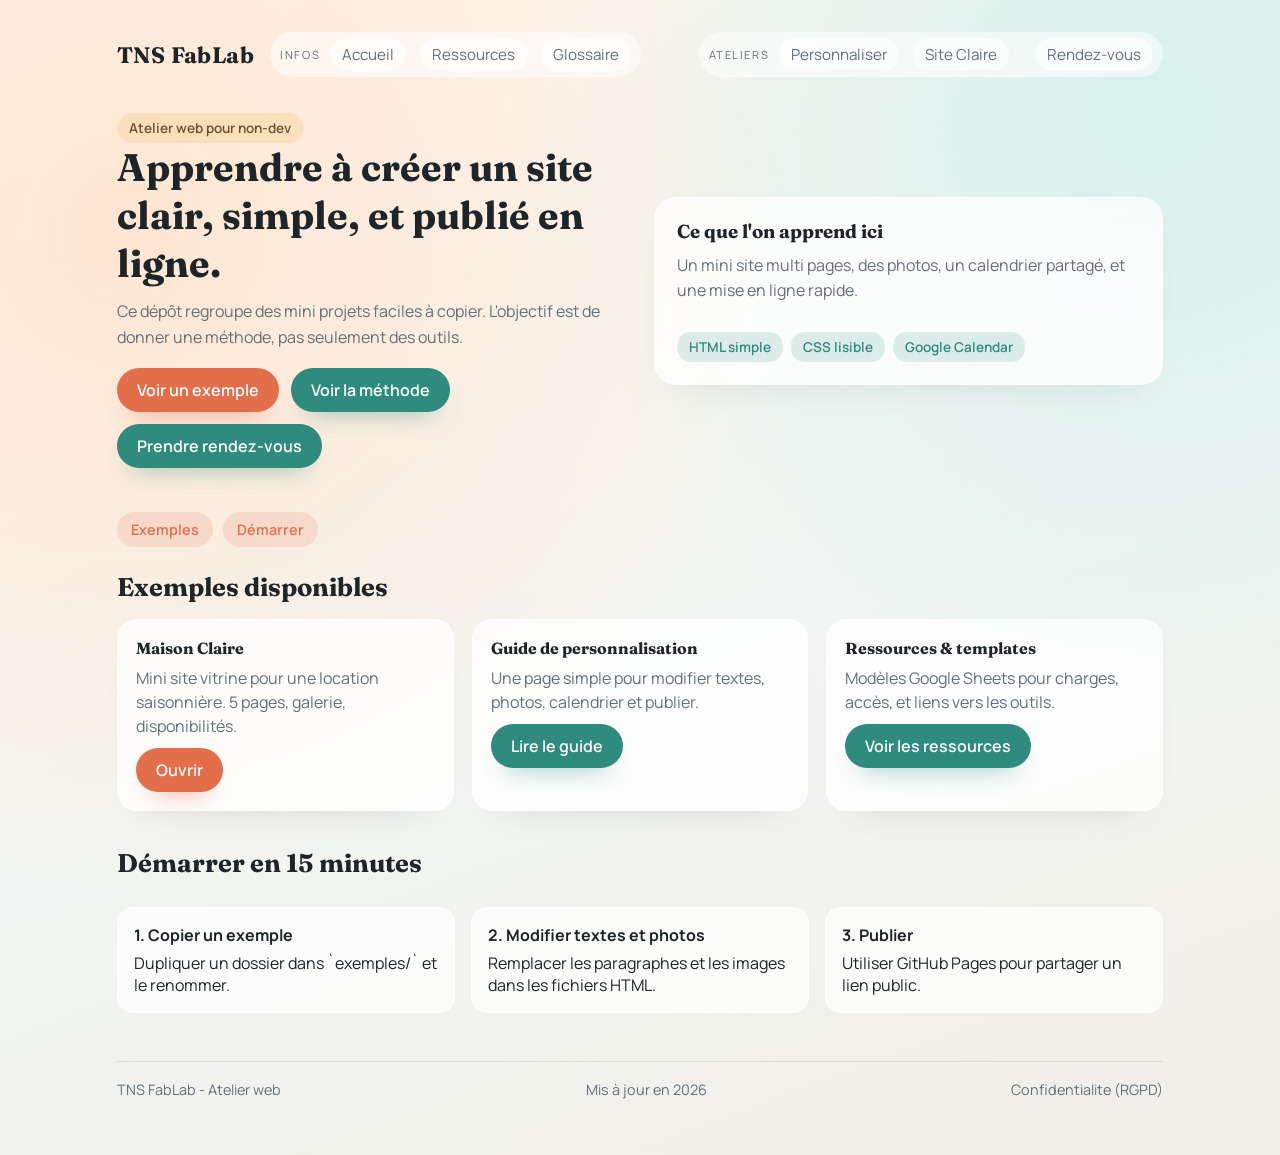
==== index.html @ d5cfd6b3 "Ajouter page confidentialite RGPD" ====
<!doctype html>
<html lang="fr">
  <head>
    <meta charset="utf-8" />
    <meta name="viewport" content="width=device-width, initial-scale=1" />
    <title>TNS FabLab - Accueil</title>
    <link rel="stylesheet" href="https://fonts.googleapis.com/css2?family=Fraunces:opsz,wght@9..144,600;9..144,700&family=Manrope:wght@300;400;500;600&display=swap" />
    <style>
      :root {
        --ink: #1d2528;
        --muted: #627078;
        --paper: #f7f2eb;
        --accent: #e26f4a;
        --accent-2: #2e8b7d;
        --sun: #f3c26b;
        --glass: rgba(255, 255, 255, 0.78);
        --shadow: rgba(24, 32, 36, 0.18);
      }

      * {
        box-sizing: border-box;
      }

      body {
        margin: 0;
        font-family: "Manrope", "Trebuchet MS", sans-serif;
        color: var(--ink);
        background: radial-gradient(circle at 10% 20%, #ffe6d2 0%, transparent 45%),
          radial-gradient(circle at 90% 10%, #d7f1ed 0%, transparent 40%),
          linear-gradient(160deg, #fff6ee 0%, #f2f5f3 55%, #f1eee7 100%);
        min-height: 100vh;
      }

      body::before {
        content: "";
        position: fixed;
        inset: 0;
        background-image: radial-gradient(circle at 20% 20%, rgba(46, 139, 125, 0.08) 0 2px, transparent 2px 26px);
        pointer-events: none;
        z-index: 0;
      }

      a {
        color: inherit;
        text-decoration: none;
      }

      .page {
        position: relative;
        z-index: 1;
        padding: 32px 6vw 56px;
        max-width: 1200px;
        margin: 0 auto;
      }

      header {
        display: flex;
        align-items: center;
        justify-content: space-between;
        gap: 16px;
        flex-wrap: wrap;
      }

      .logo {
        font-family: "Fraunces", Georgia, serif;
        font-weight: 700;
        font-size: 1.4rem;
        letter-spacing: 0.02em;
      }

      .nav {
        display: flex;
        gap: 14px;
        flex-wrap: wrap;
        color: var(--muted);
        font-size: 0.95rem;
      }

      .nav a {
        padding: 6px 12px;
        border-radius: 999px;
        background: rgba(255, 255, 255, 0.6);
      }

      .nav-wrap {
        display: grid;
        grid-template-columns: auto minmax(360px, 1fr);
        gap: 12px;
        align-items: center;
        flex: 1;
      }

      .nav-section {
        display: flex;
        align-items: center;
        gap: 10px;
        padding: 6px 10px;
        border-radius: 999px;
        background: rgba(255, 255, 255, 0.55);
      }

      .nav-section.ateliers {
        justify-self: end;
      }

      .nav-section.ateliers .push-right {
        margin-left: 12px;
      }

      .nav-label {
        font-size: 0.7rem;
        letter-spacing: 0.14em;
        text-transform: uppercase;
        color: var(--muted);
      }

      .subnav {
        display: flex;
        flex-wrap: wrap;
        gap: 10px;
        margin: 0 0 24px;
      }

      .subnav a {
        padding: 8px 14px;
        border-radius: 999px;
        background: rgba(226, 111, 74, 0.15);
        color: var(--accent);
        font-weight: 600;
        font-size: 0.9rem;
      }

      .hero {
        display: grid;
        grid-template-columns: repeat(auto-fit, minmax(260px, 1fr));
        gap: 28px;
        margin: 36px 0 44px;
        align-items: center;
      }

      .hero h1 {
        font-family: "Fraunces", Georgia, serif;
        font-size: clamp(2.3rem, 3vw, 3.4rem);
        margin: 0 0 12px;
      }

      .hero p {
        margin: 0 0 18px;
        color: var(--muted);
        line-height: 1.6;
      }

      .cta {
        display: inline-flex;
        align-items: center;
        gap: 8px;
        padding: 11px 20px;
        border-radius: 999px;
        background: var(--accent);
        color: #fff;
        font-weight: 600;
        box-shadow: 0 14px 24px -16px rgba(226, 111, 74, 0.8);
      }

      .cta.secondary {
        background: var(--accent-2);
        box-shadow: 0 14px 24px -16px rgba(46, 139, 125, 0.7);
      }

      .cta-group {
        display: flex;
        flex-wrap: wrap;
        gap: 12px;
        align-items: center;
      }

      .hero-card {
        background: var(--glass);
        border-radius: 22px;
        padding: 22px;
        border: 1px solid rgba(255, 255, 255, 0.6);
        box-shadow: 0 18px 36px -28px var(--shadow);
        backdrop-filter: blur(8px);
        animation: float 6s ease-in-out infinite;
      }

      .hero-card h3 {
        margin: 0 0 10px;
        font-family: "Fraunces", Georgia, serif;
      }

      .pill {
        display: inline-flex;
        gap: 8px;
        flex-wrap: wrap;
        margin-top: 10px;
      }

      .pill span {
        padding: 6px 12px;
        border-radius: 14px;
        background: rgba(46, 139, 125, 0.15);
        color: var(--accent-2);
        font-size: 0.85rem;
        font-weight: 600;
      }

      .section-title {
        font-family: "Fraunces", Georgia, serif;
        font-size: 1.6rem;
        margin: 0 0 16px;
      }

      .grid {
        display: grid;
        grid-template-columns: repeat(auto-fit, minmax(240px, 1fr));
        gap: 18px;
      }

      .card {
        background: var(--glass);
        border-radius: 20px;
        padding: 18px;
        border: 1px solid rgba(255, 255, 255, 0.65);
        box-shadow: 0 18px 34px -28px var(--shadow);
      }

      .card h4 {
        margin: 0 0 8px;
        font-family: "Fraunces", Georgia, serif;
      }

      .card p {
        margin: 0 0 10px;
        color: var(--muted);
        line-height: 1.5;
      }

      .badge {
        display: inline-flex;
        align-items: center;
        gap: 8px;
        padding: 6px 12px;
        border-radius: 999px;
        background: rgba(243, 194, 107, 0.25);
        font-size: 0.85rem;
        color: #6b512d;
        font-weight: 600;
      }

      .steps {
        margin: 28px 0 0;
        display: grid;
        grid-template-columns: repeat(auto-fit, minmax(220px, 1fr));
        gap: 16px;
      }

      .step {
        padding: 16px;
        border-radius: 16px;
        background: rgba(255, 255, 255, 0.7);
        border: 1px solid rgba(255, 255, 255, 0.6);
      }

      .step strong {
        display: block;
        margin-bottom: 6px;
      }

      .footer {
        margin-top: 48px;
        padding-top: 18px;
        border-top: 1px solid rgba(29, 37, 40, 0.1);
        display: flex;
        flex-wrap: wrap;
        gap: 12px;
        justify-content: space-between;
        color: var(--muted);
        font-size: 0.9rem;
      }

      .reveal {
        animation: fadeUp 0.8s ease both;
        animation-delay: var(--delay, 0s);
      }

      @keyframes fadeUp {
        from {
          opacity: 0;
          transform: translateY(20px);
        }
        to {
          opacity: 1;
          transform: translateY(0);
        }
      }

      @keyframes float {
        0% {
          transform: translateY(0);
        }
        50% {
          transform: translateY(-10px);
        }
        100% {
          transform: translateY(0);
        }
      }

      @media (max-width: 700px) {
        header {
          justify-content: center;
          text-align: center;
        }

        .nav-wrap {
          grid-template-columns: 1fr;
          justify-items: center;
        }

        .nav-section {
          justify-content: center;
        }

        .nav-section.ateliers .push-right {
          margin-left: 0;
        }

        .hero-card {
          animation: none;
        }
      }
    </style>
  </head>
  <body>
    <div class="page">
      <header>
        <a class="logo" href="index.html">TNS FabLab</a>
        <div class="nav-wrap">
          <div class="nav-section infos">
            <span class="nav-label">Infos</span>
            <nav class="nav">
              <a href="index.html">Accueil</a>
              <a href="ressources.html">Ressources</a>
              <a href="glossaire.html">Glossaire</a>
            </nav>
          </div>
          <div class="nav-section ateliers">
            <span class="nav-label">Ateliers</span>
            <nav class="nav">
              <a href="personnaliser.html">Personnaliser</a>
              <a href="exemples/claire-location/index.html" target="_blank" rel="noopener">Site Claire</a>
              <a class="push-right" href="rendezvous.html">Rendez-vous</a>
            </nav>
          </div>
        </div>
      </header>

      <main>
        <section class="hero">
          <div>
            <span class="badge">Atelier web pour non-dev</span>
            <h1>Apprendre à créer un site clair, simple, et publié en ligne.</h1>
            <p>
              Ce dépôt regroupe des mini projets faciles à copier. L'objectif est de
              donner une méthode, pas seulement des outils.
            </p>
            <div class="cta-group">
              <a class="cta" href="exemples/claire-location/index.html">Voir un exemple</a>
              <a class="cta secondary" href="#demarrer">Voir la méthode</a>
              <a class="cta secondary" href="rendezvous.html">Prendre rendez-vous</a>
            </div>
          </div>
          <div class="hero-card">
            <h3>Ce que l'on apprend ici</h3>
            <p>Un mini site multi pages, des photos, un calendrier partagé, et une mise en ligne rapide.</p>
            <div class="pill">
              <span>HTML simple</span>
              <span>CSS lisible</span>
              <span>Google Calendar</span>
            </div>
          </div>
        </section>

        <div class="subnav">
          <a href="#exemples">Exemples</a>
          <a href="#demarrer">Démarrer</a>
        </div>

        <section id="exemples">
          <h2 class="section-title">Exemples disponibles</h2>
          <div class="grid">
            <article class="card reveal" style="--delay: 0.05s">
              <h4>Maison Claire</h4>
              <p>Mini site vitrine pour une location saisonnière. 5 pages, galerie, disponibilités.</p>
              <a class="cta" href="exemples/claire-location/index.html">Ouvrir</a>
            </article>
            <article class="card reveal" style="--delay: 0.15s">
              <h4>Guide de personnalisation</h4>
              <p>Une page simple pour modifier textes, photos, calendrier et publier.</p>
              <a class="cta secondary" href="personnaliser.html">Lire le guide</a>
            </article>
            <article class="card reveal" style="--delay: 0.25s">
              <h4>Ressources & templates</h4>
              <p>Modèles Google Sheets pour charges, accès, et liens vers les outils.</p>
              <a class="cta secondary" href="ressources.html">Voir les ressources</a>
            </article>
          </div>
        </section>

        <section id="demarrer" class="reveal" style="--delay: 0.2s; margin-top: 36px;">
          <h2 class="section-title">Démarrer en 15 minutes</h2>
          <div class="steps">
            <div class="step">
              <strong>1. Copier un exemple</strong>
              Dupliquer un dossier dans `exemples/` et le renommer.
            </div>
            <div class="step">
              <strong>2. Modifier textes et photos</strong>
              Remplacer les paragraphes et les images dans les fichiers HTML.
            </div>
            <div class="step">
              <strong>3. Publier</strong>
              Utiliser GitHub Pages pour partager un lien public.
            </div>
          </div>
        </section>
      </main>

      <footer class="footer">
        <span>TNS FabLab - Atelier web</span>
        <span>Mis à jour en 2026</span>
        <a href="privacy.html">Confidentialite (RGPD)</a>
      </footer>
    </div>
  </body>
</html>
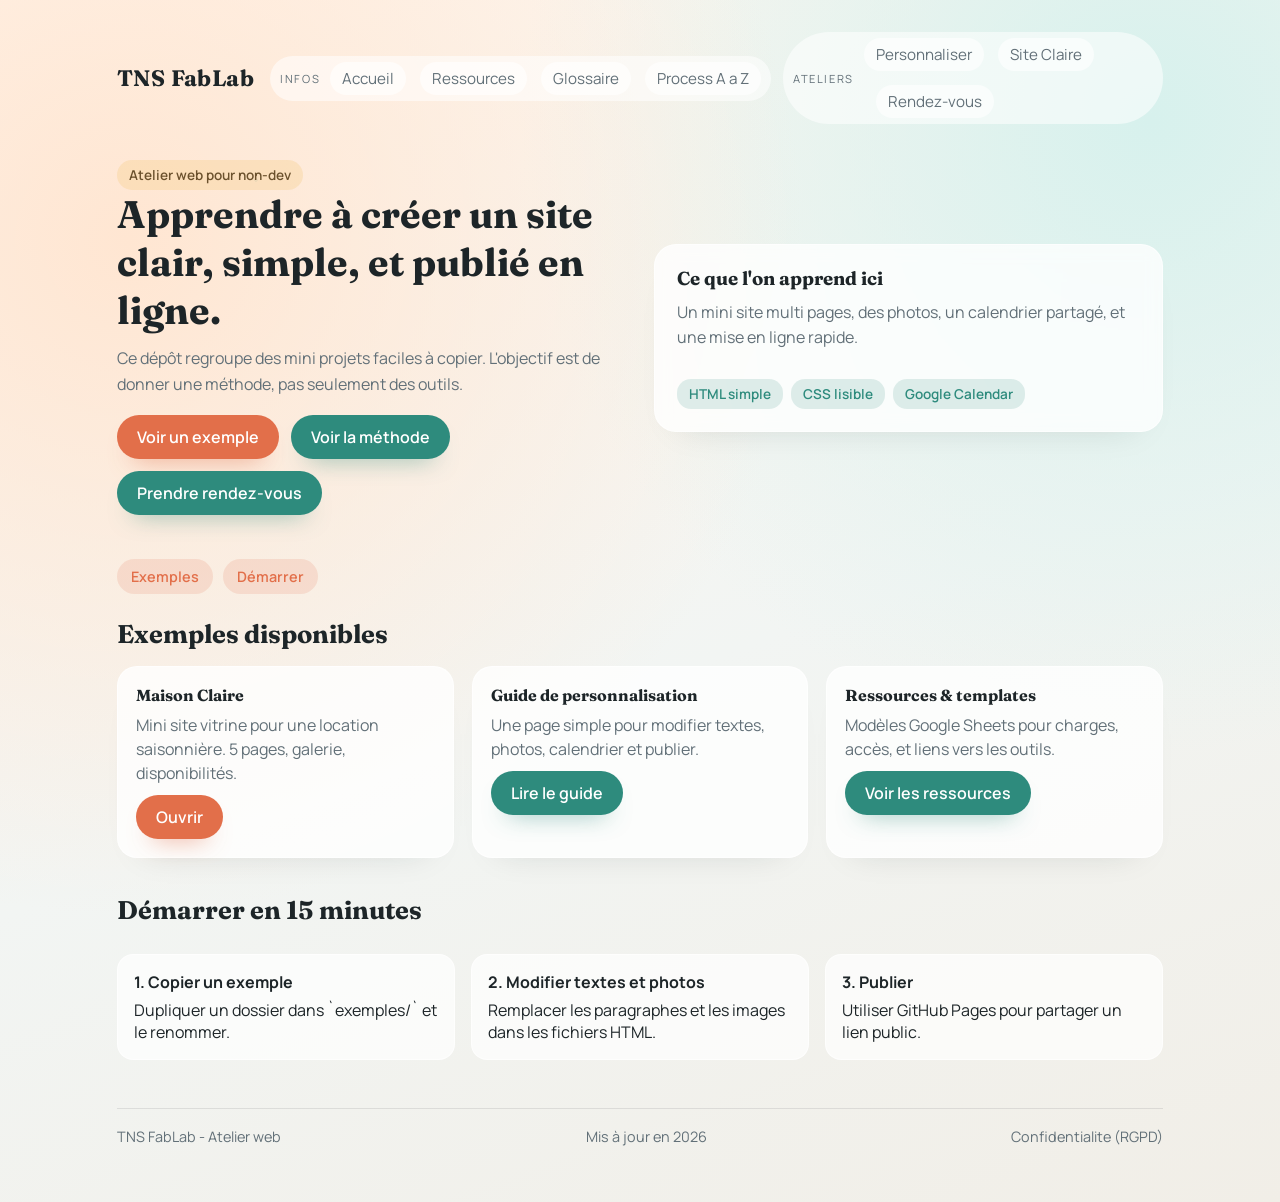
==== commit a7a88e3e: "Ajouter page process A a Z" ====
--- a/index.html
+++ b/index.html
@@ -343,6 +343,7 @@
               <a href="index.html">Accueil</a>
               <a href="ressources.html">Ressources</a>
               <a href="glossaire.html">Glossaire</a>
+              <a href="process.html">Process A a Z</a>
             </nav>
           </div>
           <div class="nav-section ateliers">
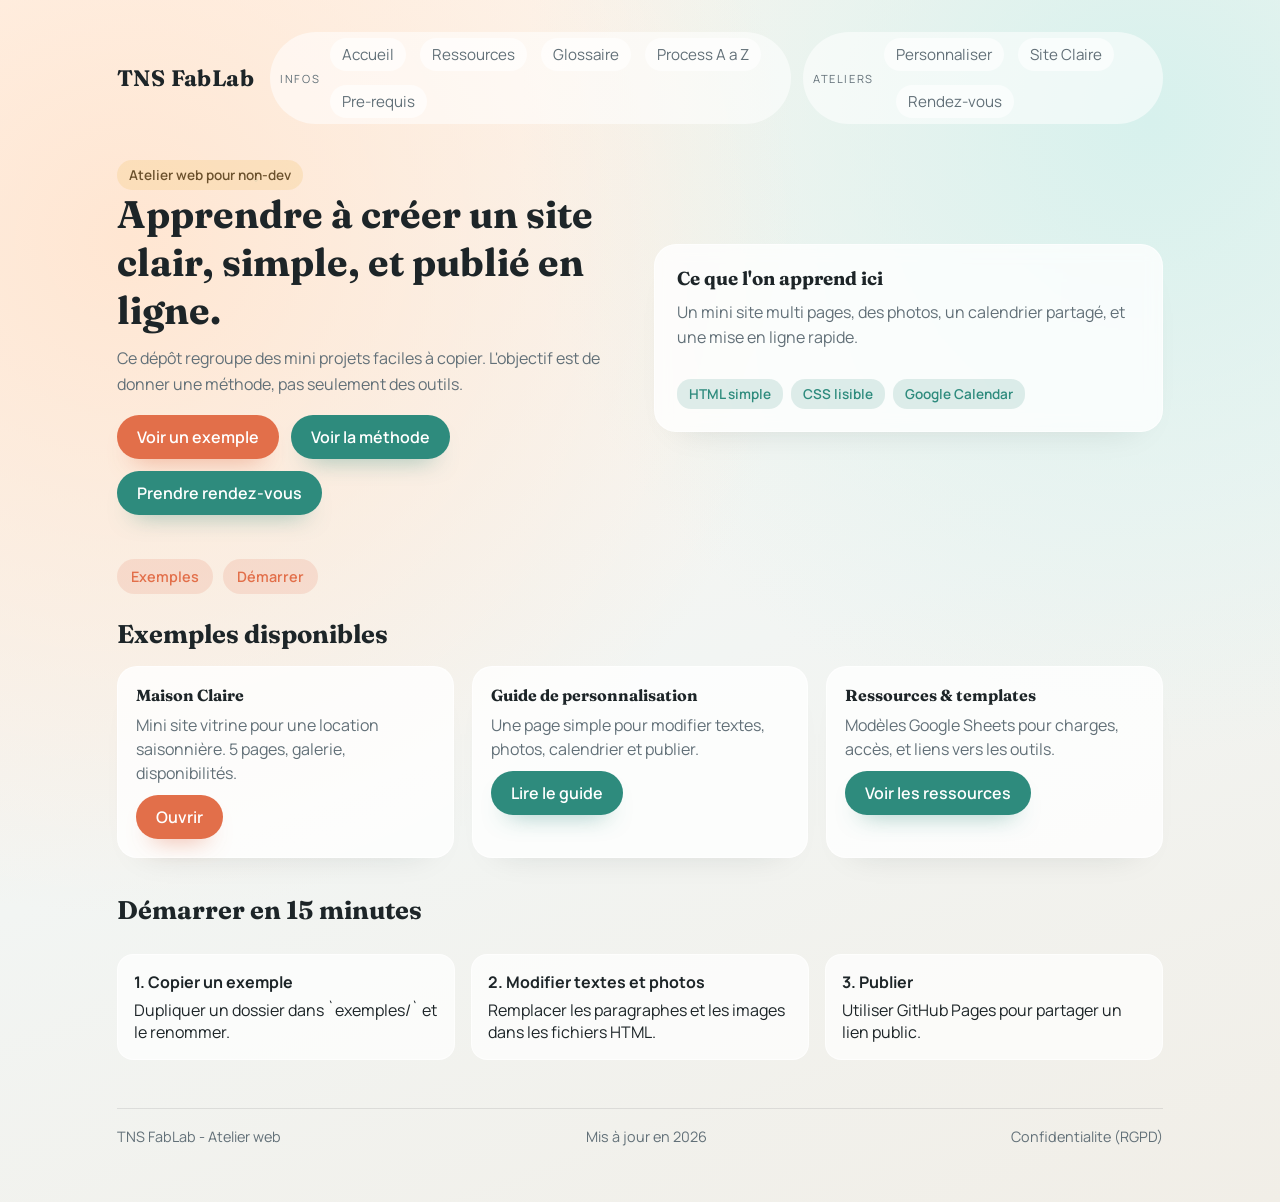
==== commit 56f5512e: "Ajouter page pre-requis atelier" ====
--- a/index.html
+++ b/index.html
@@ -344,6 +344,7 @@
               <a href="ressources.html">Ressources</a>
               <a href="glossaire.html">Glossaire</a>
               <a href="process.html">Process A a Z</a>
+              <a href="prerequis.html">Pre-requis</a>
             </nav>
           </div>
           <div class="nav-section ateliers">
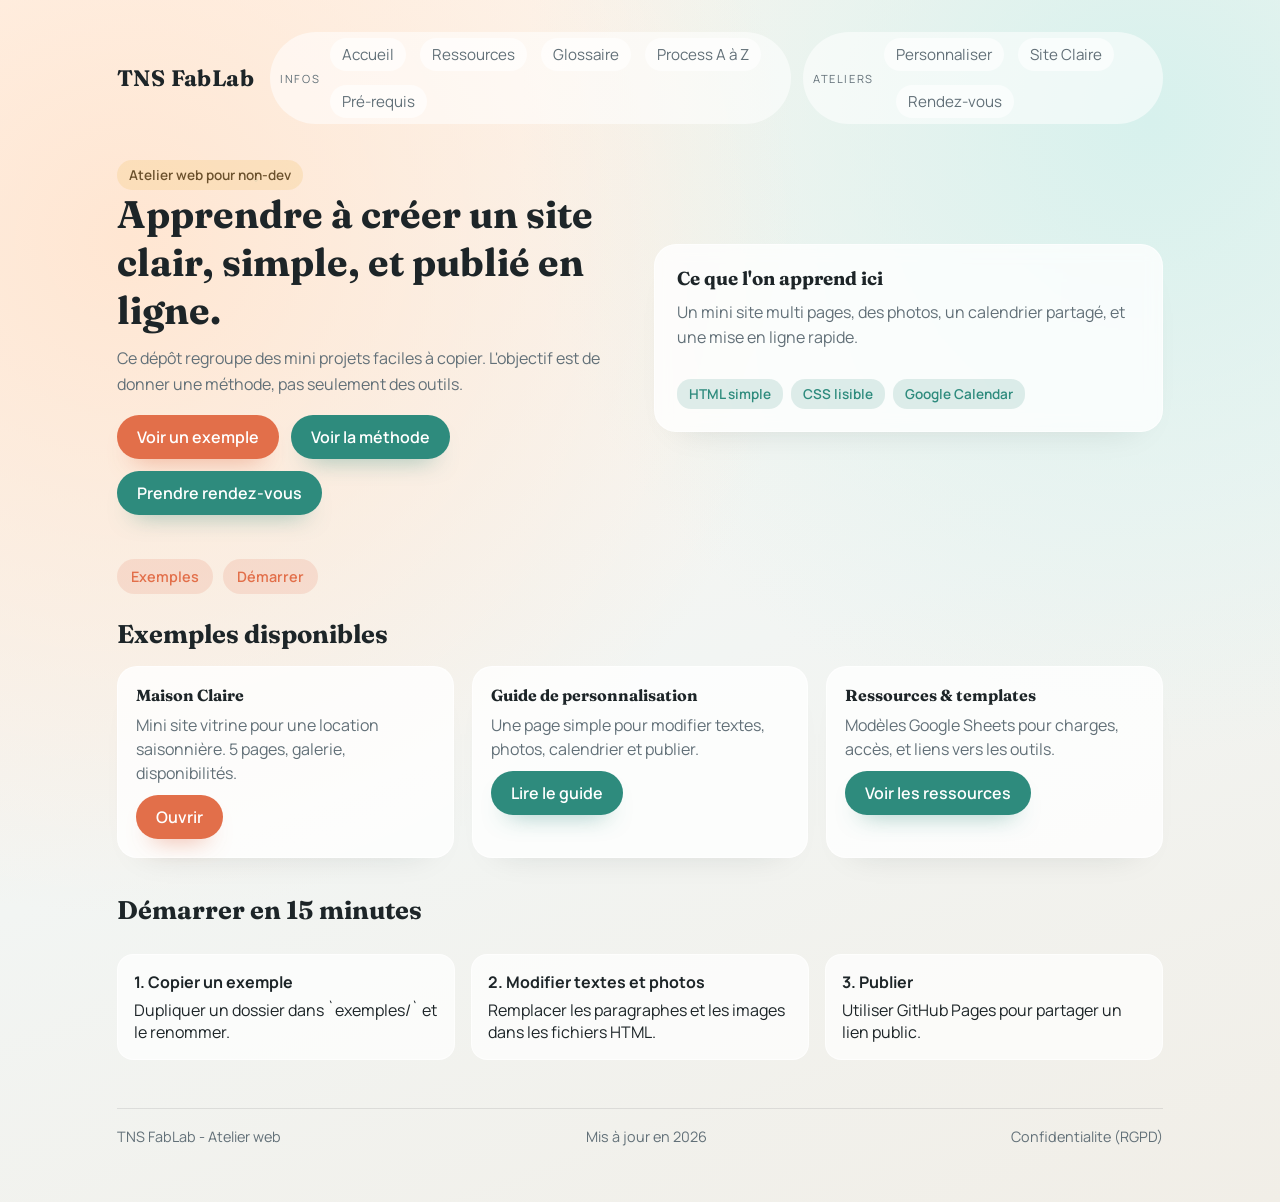
==== commit 45dbbd54: "Corriger accents pages process et pre-requis" ====
--- a/index.html
+++ b/index.html
@@ -343,8 +343,8 @@
               <a href="index.html">Accueil</a>
               <a href="ressources.html">Ressources</a>
               <a href="glossaire.html">Glossaire</a>
-              <a href="process.html">Process A a Z</a>
-              <a href="prerequis.html">Pre-requis</a>
+              <a href="process.html">Process A à Z</a>
+              <a href="prerequis.html">Pré-requis</a>
             </nav>
           </div>
           <div class="nav-section ateliers">
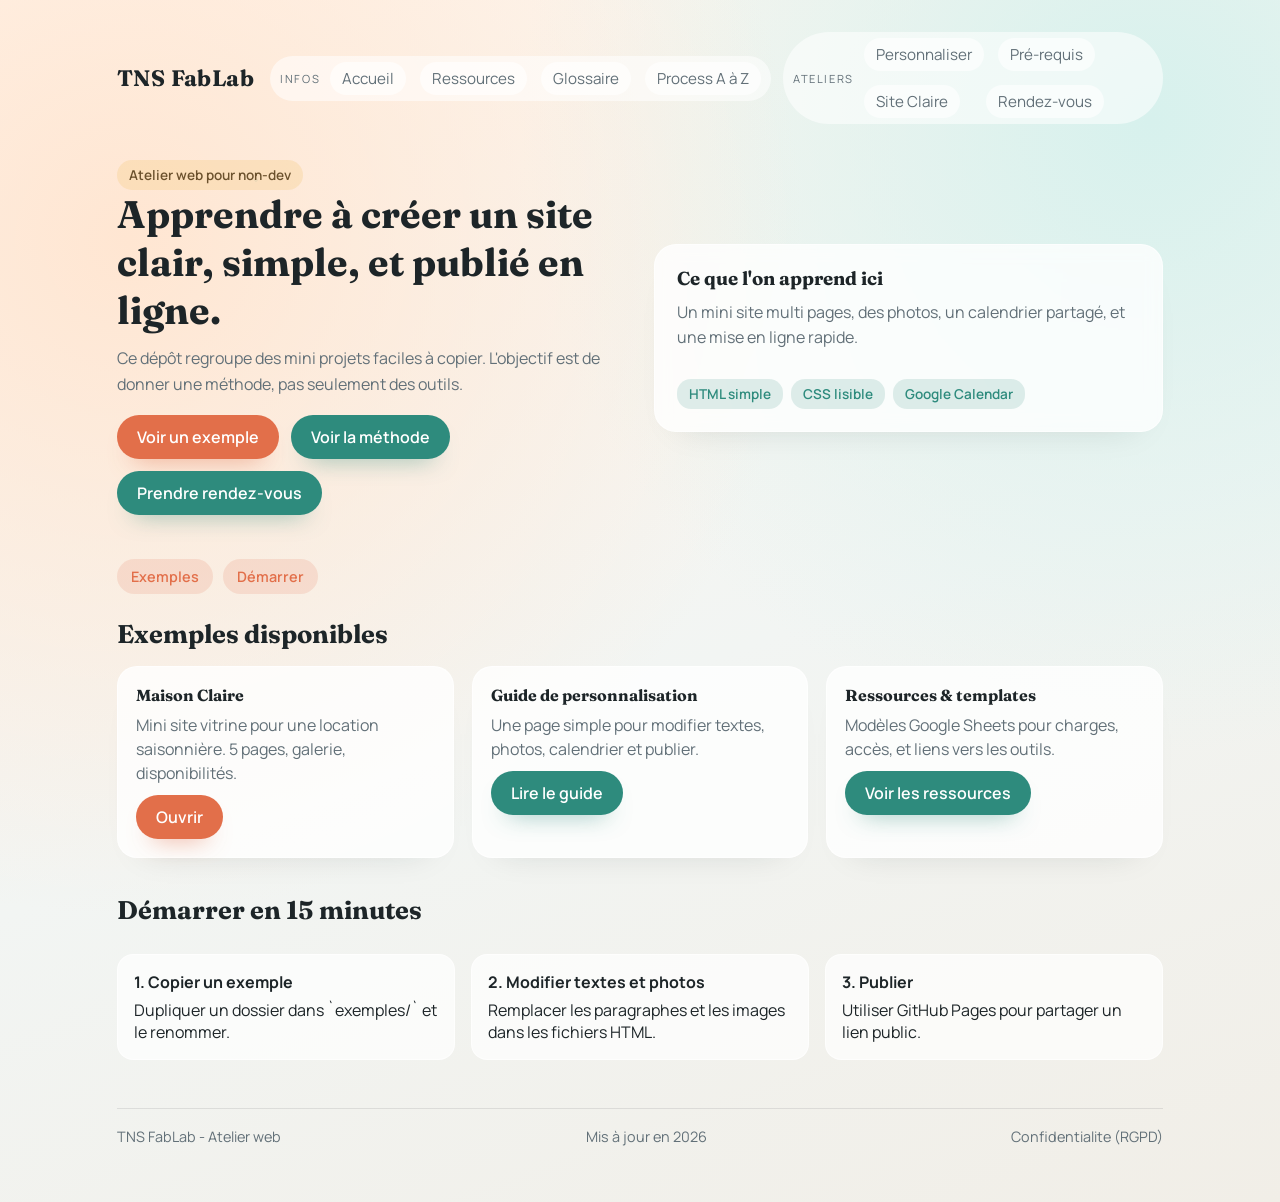
==== commit bc35a8ca: "Move prerequis link to ateliers nav" ====
--- a/index.html
+++ b/index.html
@@ -344,13 +344,13 @@
               <a href="ressources.html">Ressources</a>
               <a href="glossaire.html">Glossaire</a>
               <a href="process.html">Process A à Z</a>
-              <a href="prerequis.html">Pré-requis</a>
             </nav>
           </div>
           <div class="nav-section ateliers">
             <span class="nav-label">Ateliers</span>
             <nav class="nav">
               <a href="personnaliser.html">Personnaliser</a>
+              <a href="prerequis.html">Pré-requis</a>
               <a href="exemples/claire-location/index.html" target="_blank" rel="noopener">Site Claire</a>
               <a class="push-right" href="rendezvous.html">Rendez-vous</a>
             </nav>
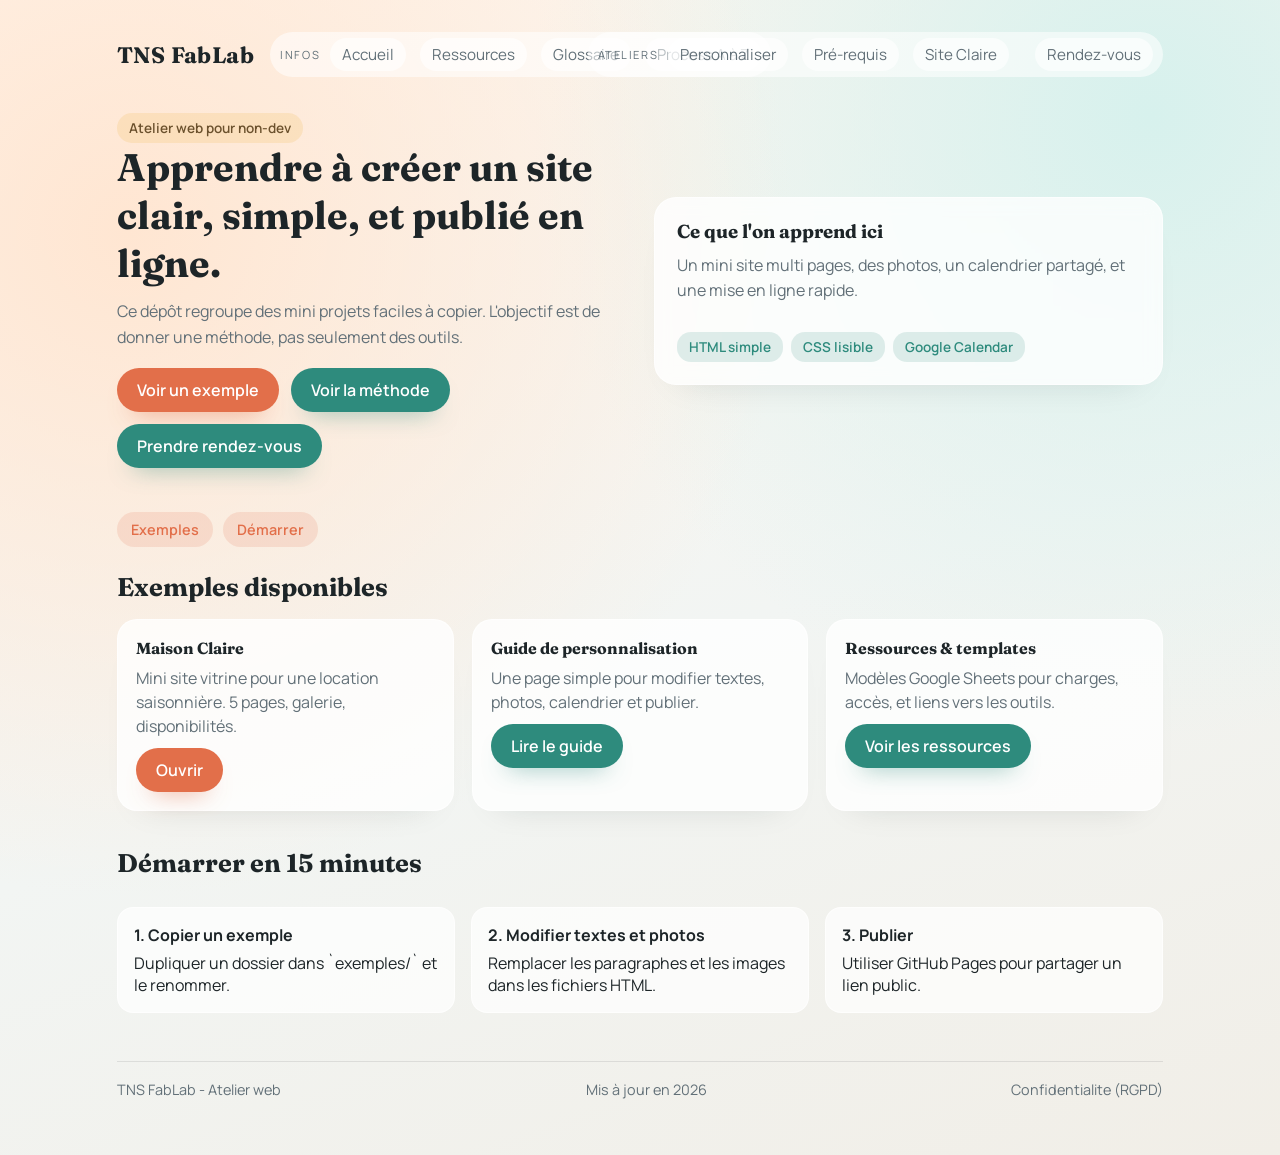
==== commit 3ebd868a: "Keep ateliers nav on one line" ====
--- a/index.html
+++ b/index.html
@@ -103,6 +103,14 @@
         justify-self: end;
       }
 
+      .nav-section.ateliers .nav {
+        flex-wrap: nowrap;
+      }
+
+      .nav-section.ateliers .nav a {
+        white-space: nowrap;
+      }
+
       .nav-section.ateliers .push-right {
         margin-left: 12px;
       }
@@ -319,6 +327,11 @@
         }
 
         .nav-section {
+          justify-content: center;
+        }
+
+        .nav-section.ateliers .nav {
+          flex-wrap: wrap;
           justify-content: center;
         }
 
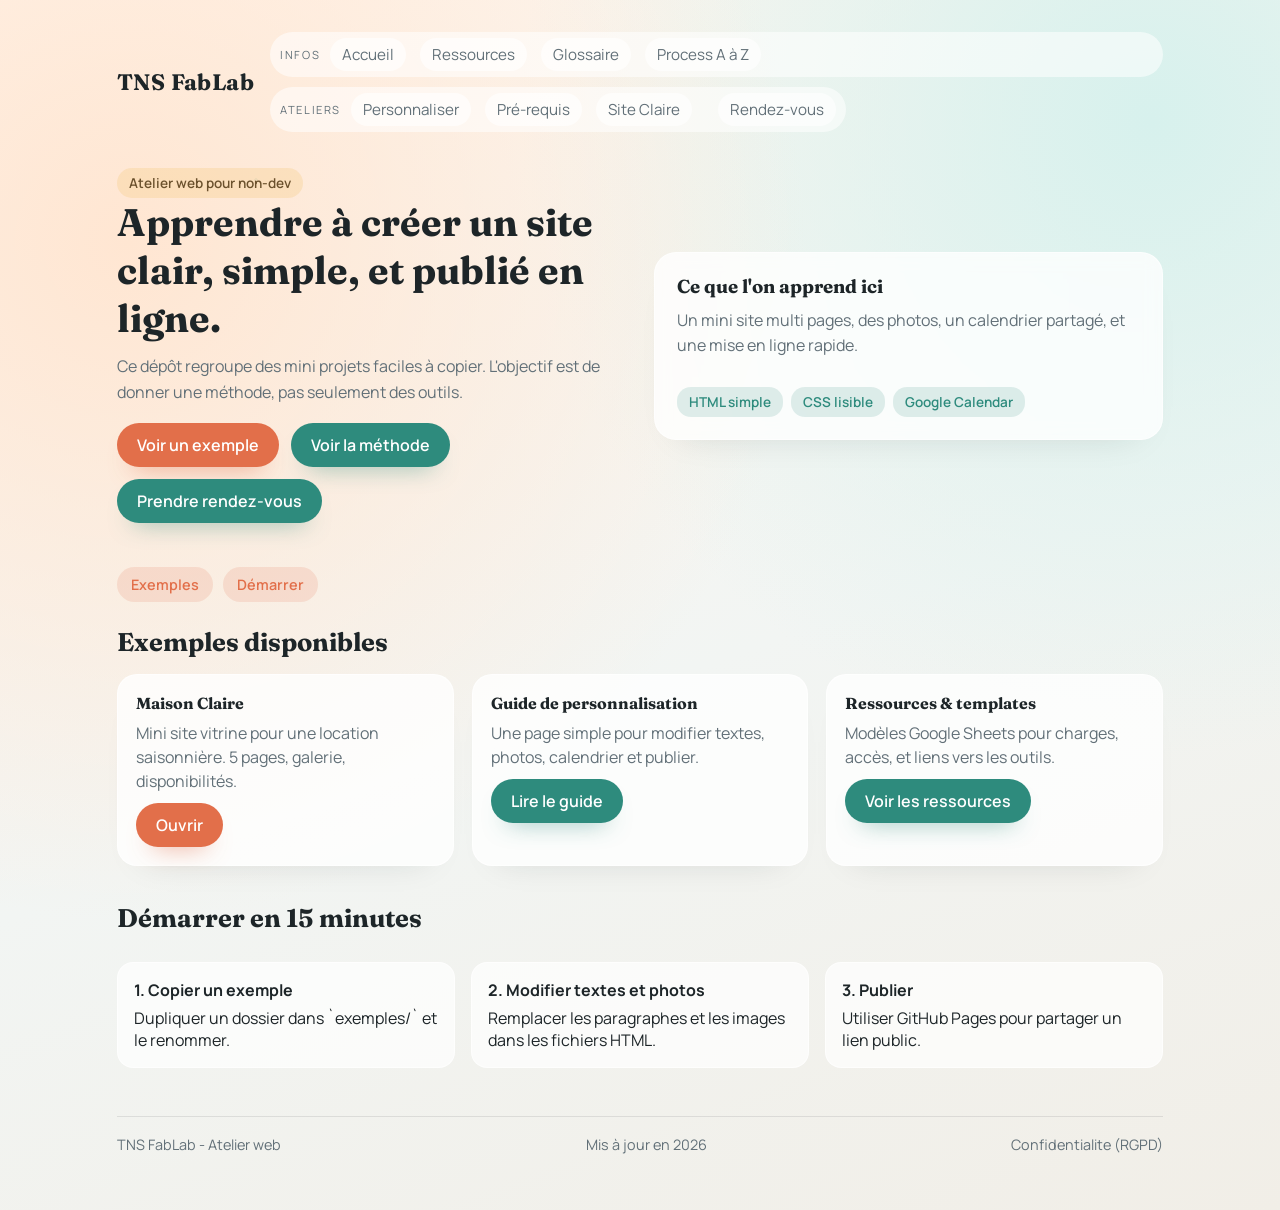
==== commit f512b46a: "Stack infos and ateliers nav" ====
--- a/index.html
+++ b/index.html
@@ -84,8 +84,8 @@
 
       .nav-wrap {
         display: grid;
-        grid-template-columns: auto minmax(360px, 1fr);
-        gap: 12px;
+        grid-template-columns: 1fr;
+        gap: 10px;
         align-items: center;
         flex: 1;
       }
@@ -100,7 +100,7 @@
       }
 
       .nav-section.ateliers {
-        justify-self: end;
+        justify-self: start;
       }
 
       .nav-section.ateliers .nav {
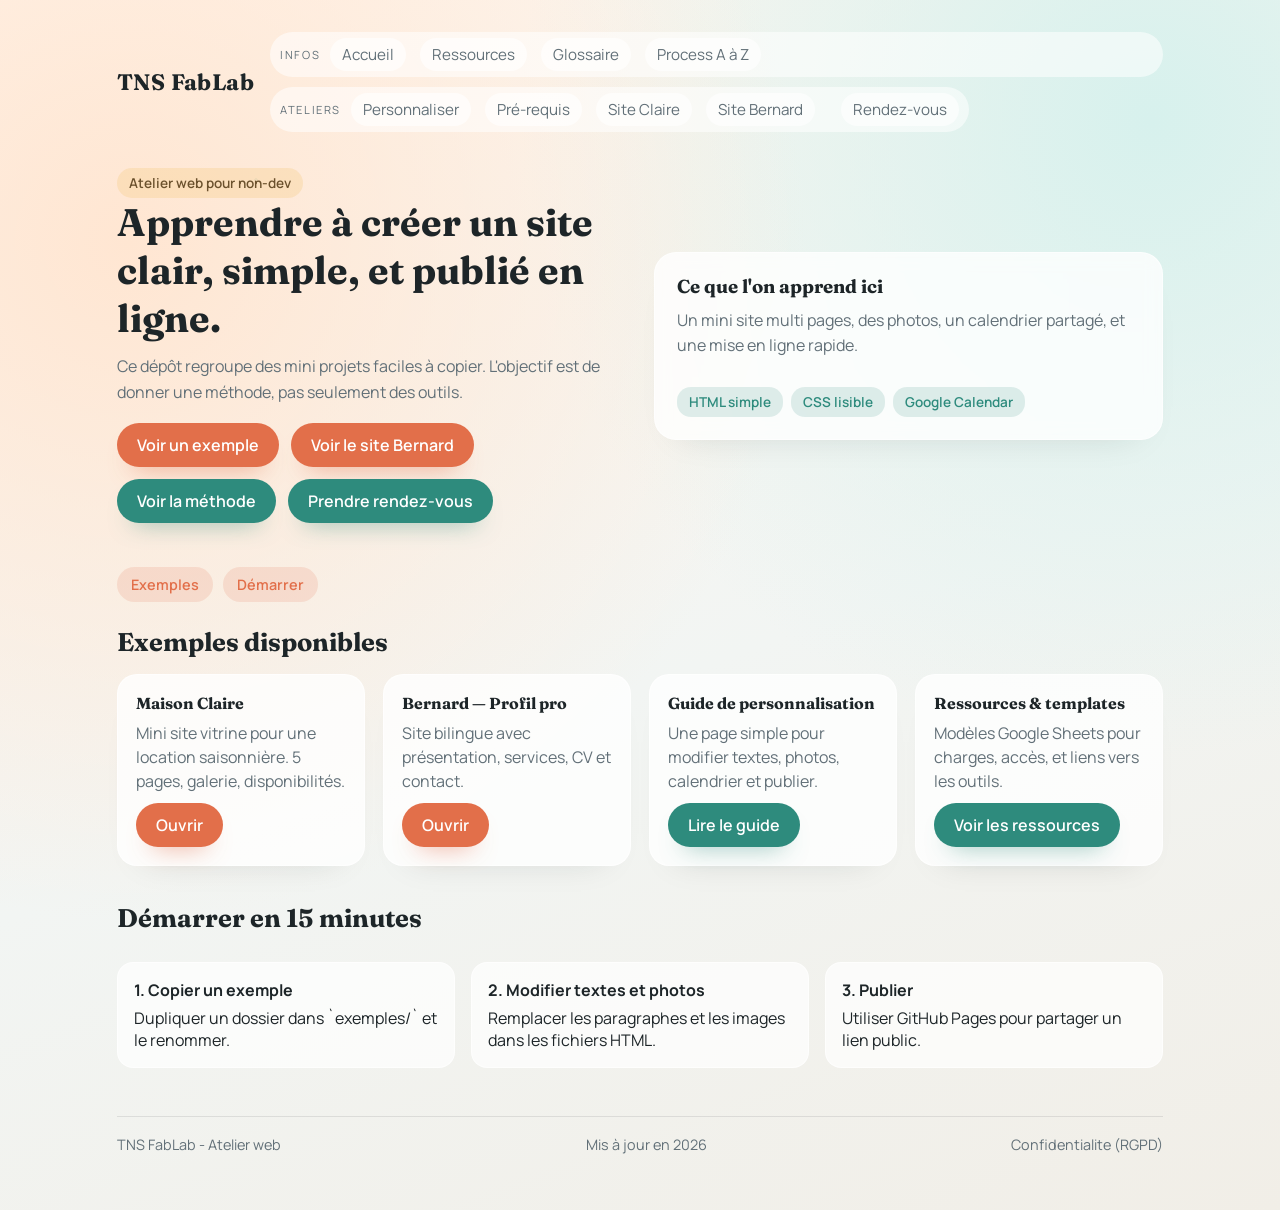
==== commit 0f966b46: "Add Bernard example access on homepage" ====
--- a/index.html
+++ b/index.html
@@ -365,6 +365,7 @@
               <a href="personnaliser.html">Personnaliser</a>
               <a href="prerequis.html">Pré-requis</a>
               <a href="exemples/claire-location/index.html" target="_blank" rel="noopener">Site Claire</a>
+              <a href="exemples/bernard-site/site/index.html" target="_blank" rel="noopener">Site Bernard</a>
               <a class="push-right" href="rendezvous.html">Rendez-vous</a>
             </nav>
           </div>
@@ -382,6 +383,7 @@
             </p>
             <div class="cta-group">
               <a class="cta" href="exemples/claire-location/index.html">Voir un exemple</a>
+              <a class="cta" href="exemples/bernard-site/site/index.html">Voir le site Bernard</a>
               <a class="cta secondary" href="#demarrer">Voir la méthode</a>
               <a class="cta secondary" href="rendezvous.html">Prendre rendez-vous</a>
             </div>
@@ -411,11 +413,16 @@
               <a class="cta" href="exemples/claire-location/index.html">Ouvrir</a>
             </article>
             <article class="card reveal" style="--delay: 0.15s">
+              <h4>Bernard — Profil pro</h4>
+              <p>Site bilingue avec présentation, services, CV et contact.</p>
+              <a class="cta" href="exemples/bernard-site/site/index.html">Ouvrir</a>
+            </article>
+            <article class="card reveal" style="--delay: 0.25s">
               <h4>Guide de personnalisation</h4>
               <p>Une page simple pour modifier textes, photos, calendrier et publier.</p>
               <a class="cta secondary" href="personnaliser.html">Lire le guide</a>
             </article>
-            <article class="card reveal" style="--delay: 0.25s">
+            <article class="card reveal" style="--delay: 0.35s">
               <h4>Ressources & templates</h4>
               <p>Modèles Google Sheets pour charges, accès, et liens vers les outils.</p>
               <a class="cta secondary" href="ressources.html">Voir les ressources</a>
